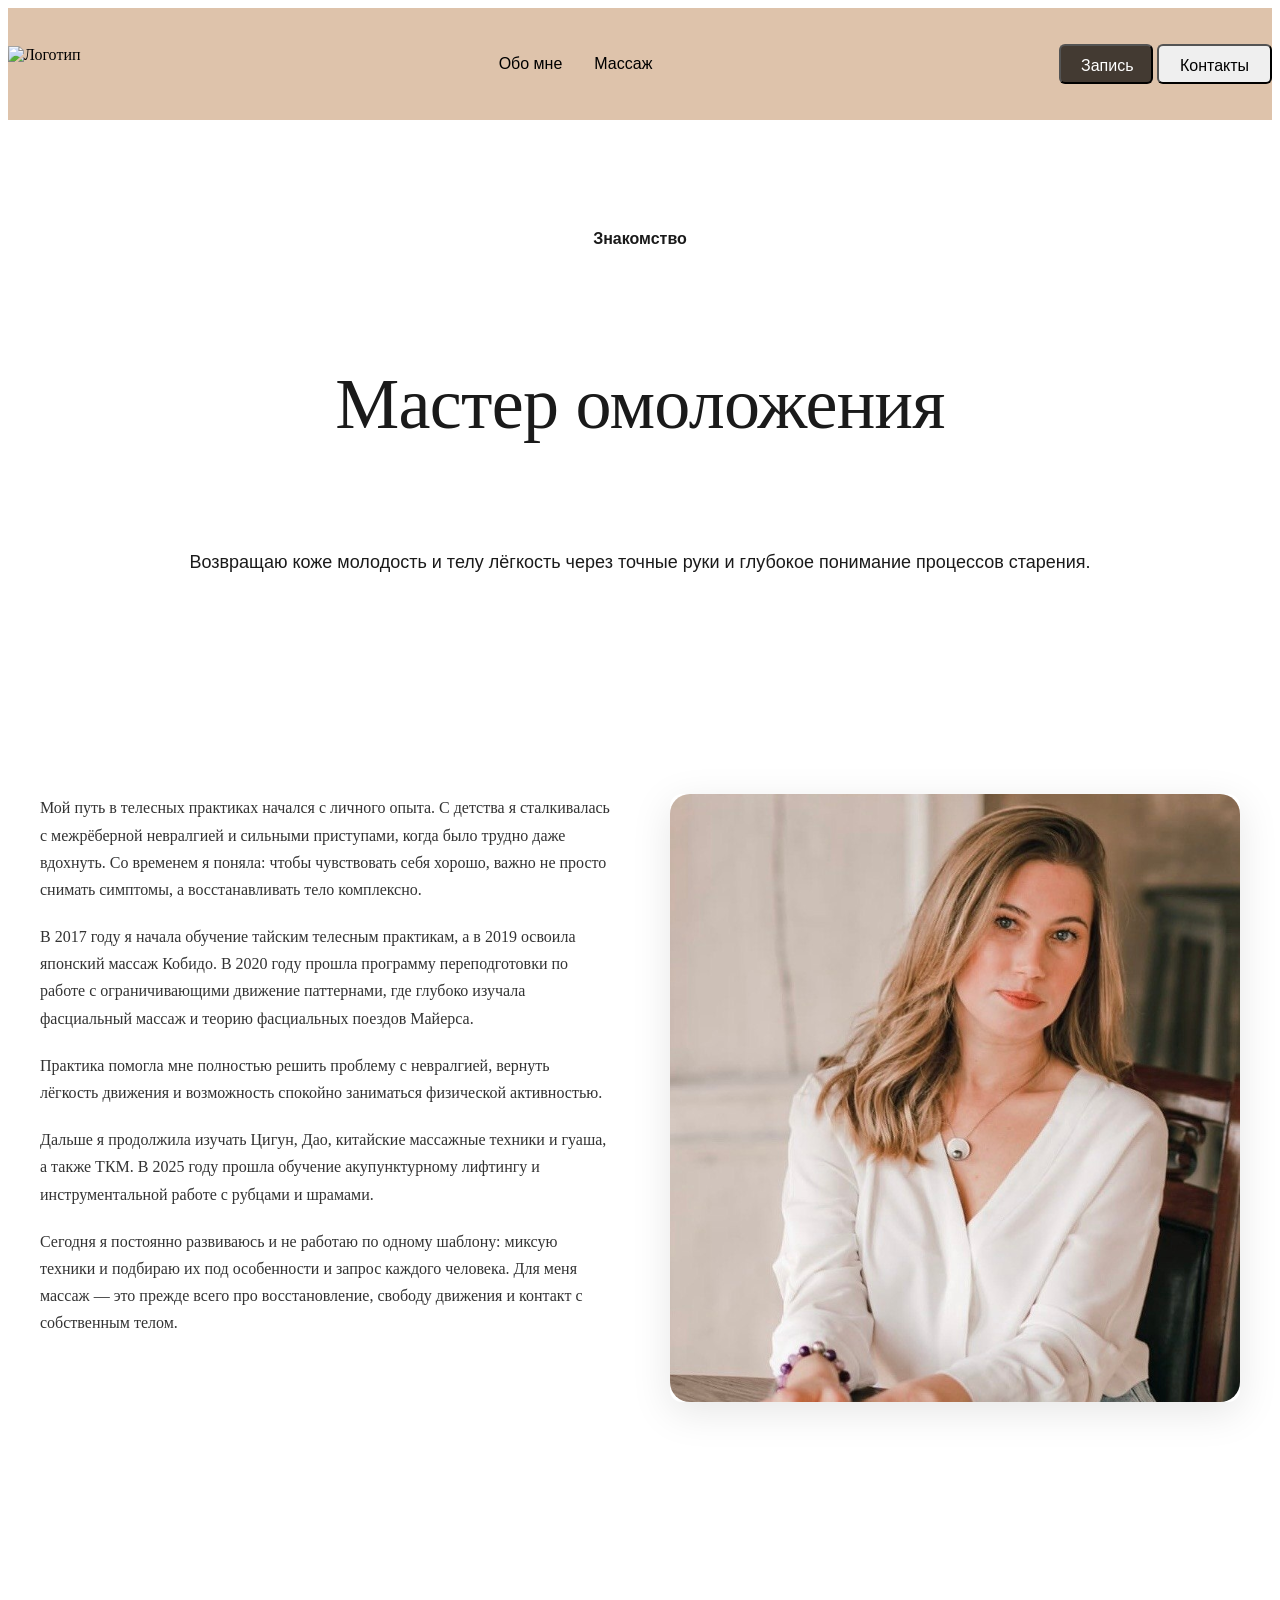
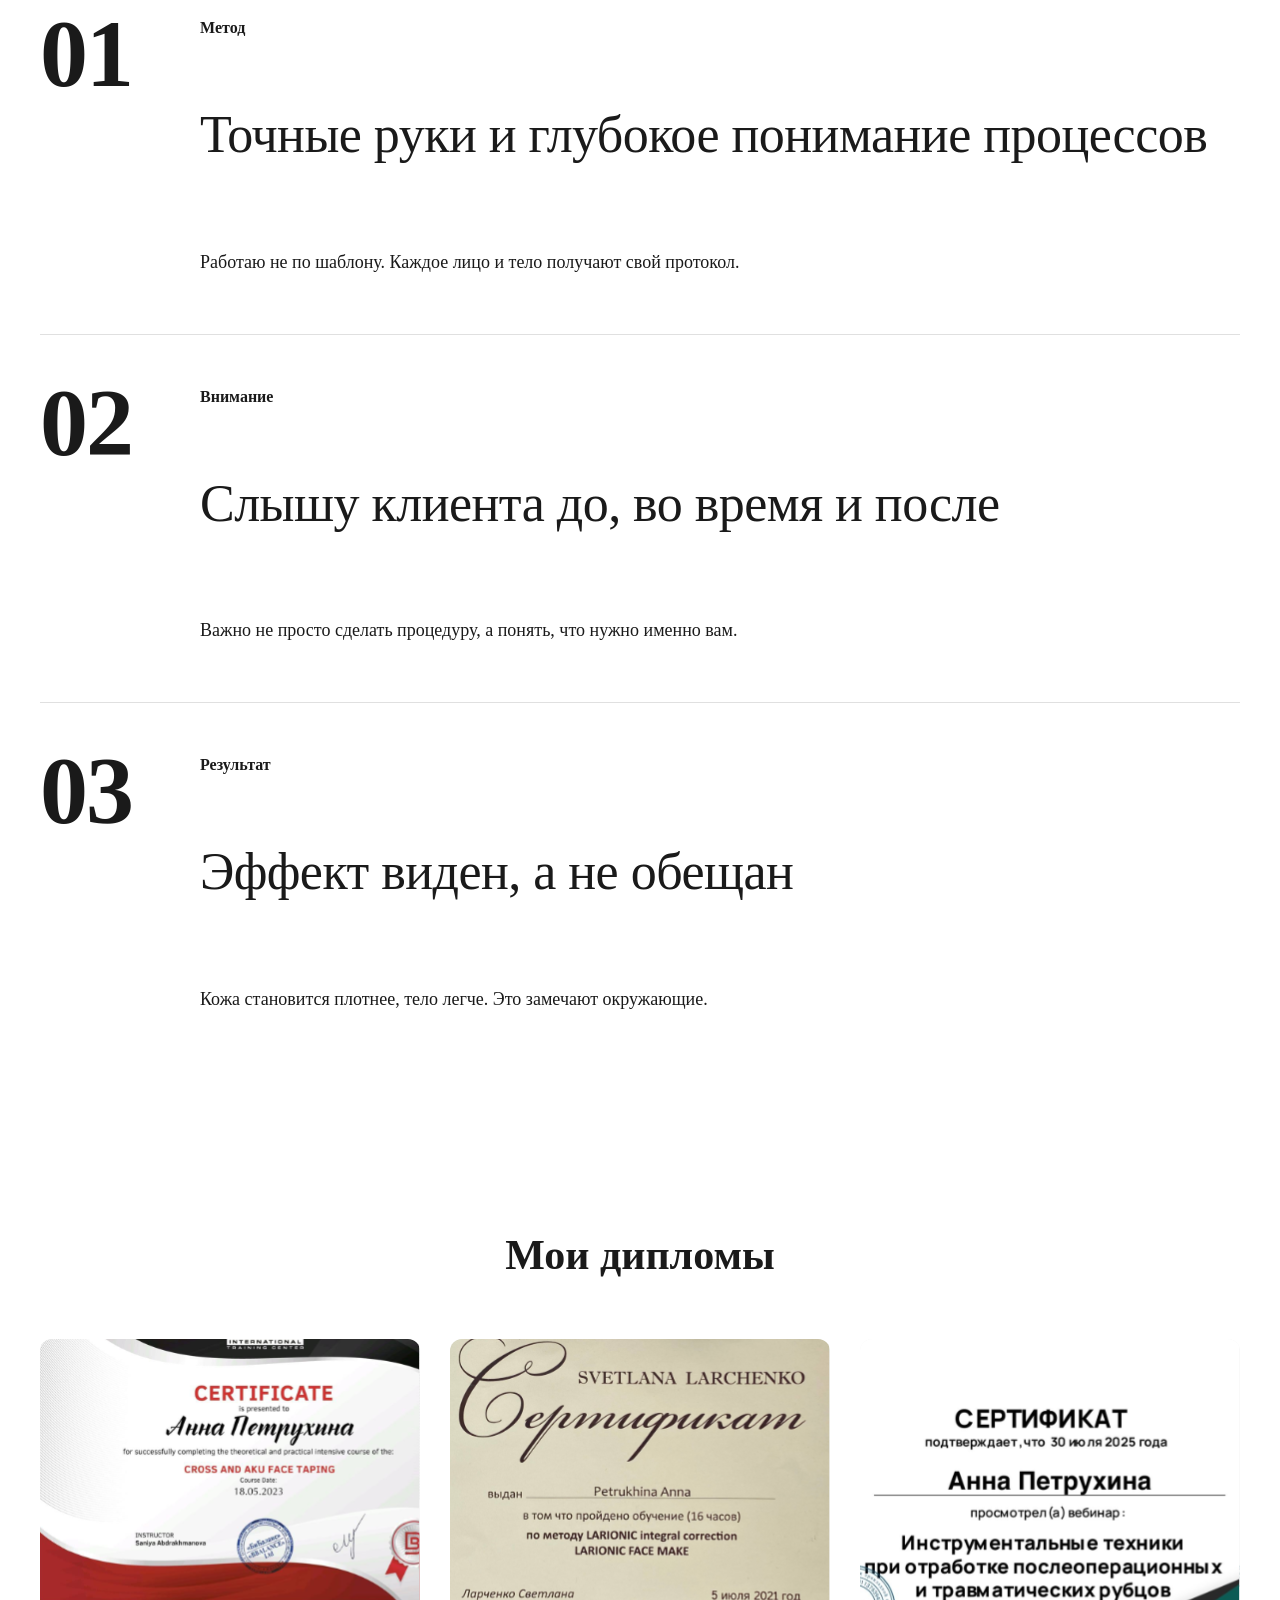
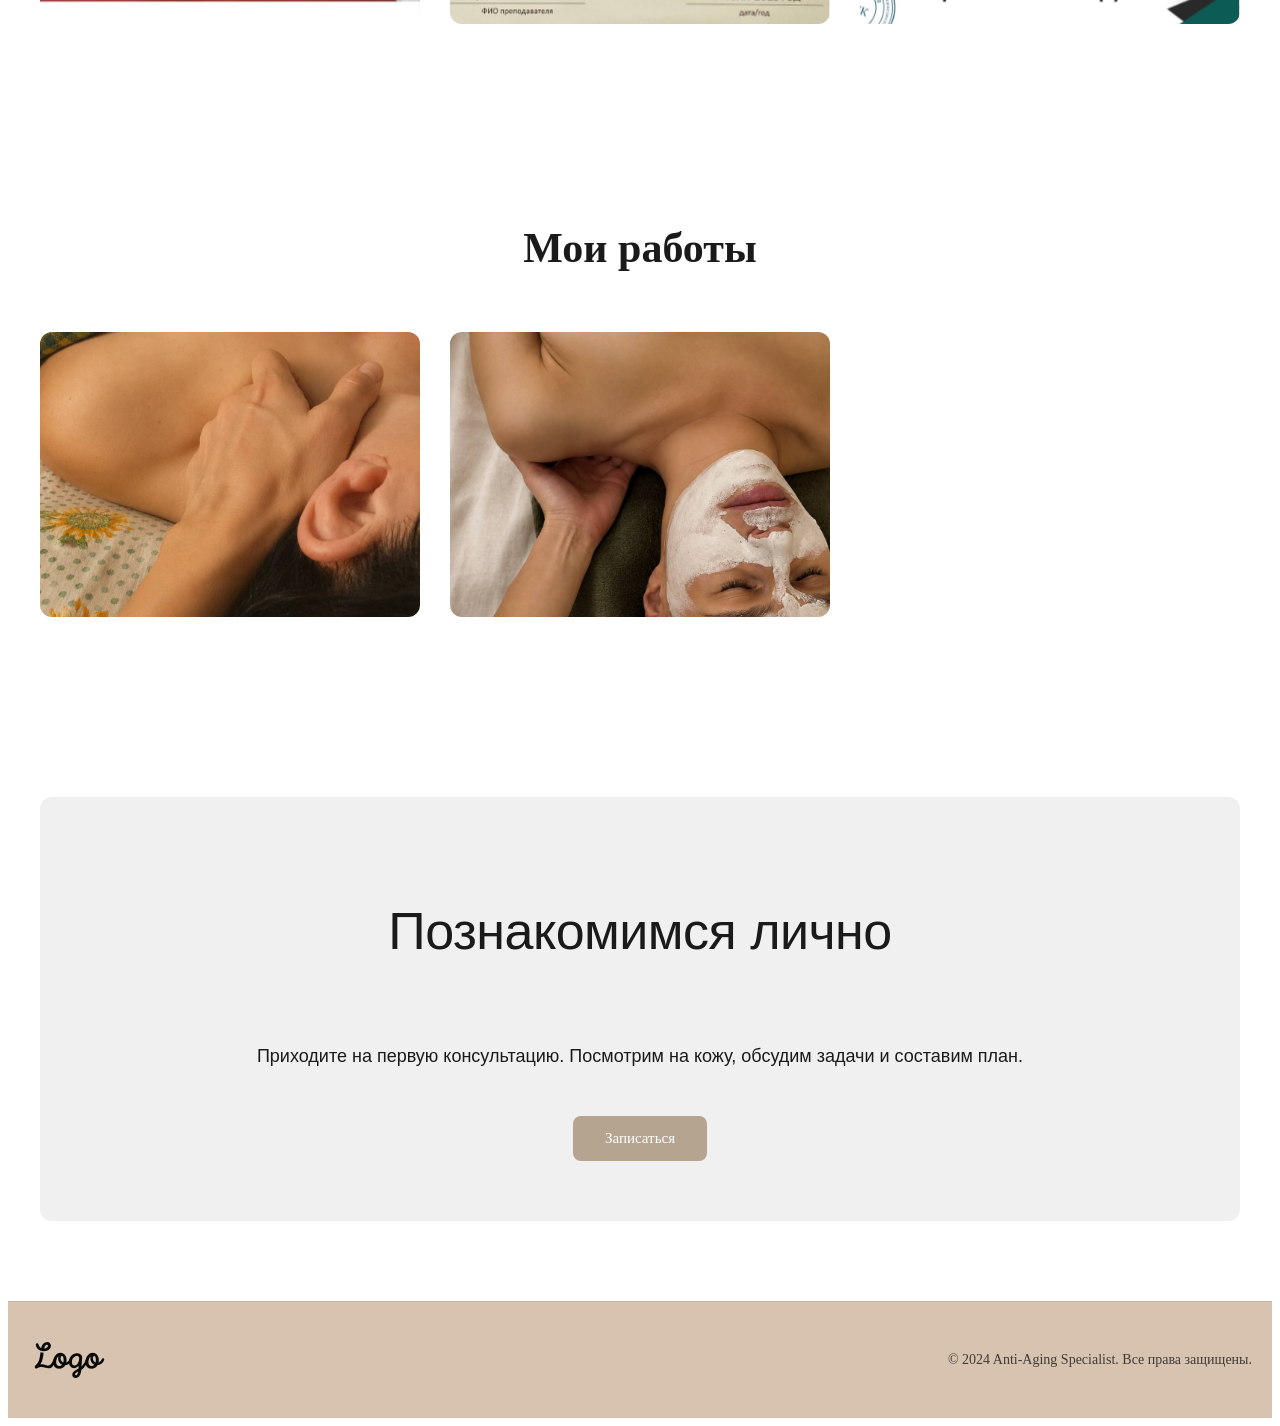
==== about.html @ f004a99c "Add files via upload" ====
<!DOCTYPE html>
<html lang="en">
<head>
    <meta charset="UTF-8">
    <meta name="viewport" content="width=device-width, initial-scale=1.0">
    <title>Обо мне</title>
    <link rel="stylesheet" href="css/header.css">
    <link rel="stylesheet" href="css/about-hero.css">
    <link rel="stylesheet" href="css/fonts.css">
    <link rel="stylesheet" href="css/vars.css">
    <link rel="stylesheet" href="css/about-story.css">
    <link rel="stylesheet" href="css/advantages-about.css">
    <link rel="stylesheet" href="css/diplomas.css">
    <link rel="stylesheet" href="css/cta-about.css">
    <link rel="stylesheet" href="css/footer.css">
</head>
<body>
    <header class="header header__container">
        <img class="logo" src="images/Logo.svg" alt="Логотип">

        <nav class="header__nav">
          <ul class="nav__list">
            <li><a href="#" class="nav__link">Обо мне</a></li>
            <li><a href="#" class="nav__link">Массаж</a></li>
          </ul>
        </nav>

        <div class="header__actions">
          <button class="btn--left btn--text">Запись</button>
          <button class="btn--right btn--accent">Контакты</button>
        </div>
        </div>    
    </header>

    <section class="about-hero">
        <h5 class="about__subtitle">Знакомство</h5>
        <h1 class="about__title">Мастер омоложения</h1>
        <p class="about__desc">Возвращаю коже молодость и телу лёгкость через точные руки и глубокое понимание процессов старения.</p>
    </section>

    <section class="about-story">
    <div class="container">
        <div class="about-story__wrapper">
            <div class="about-story__content">
                <p class="about-story__text">
                    Мой путь в телесных практиках начался с личного опыта. С детства я сталкивалась с межрёберной невралгией и сильными приступами, когда было трудно даже вдохнуть. Со временем я поняла: чтобы чувствовать себя хорошо, важно не просто снимать симптомы, а восстанавливать тело комплексно.
                </p>
                <p class="about-story__text">
                    В 2017 году я начала обучение тайским телесным практикам, а в 2019 освоила японский массаж Кобидо. В 2020 году прошла программу переподготовки по работе с ограничивающими движение паттернами, где глубоко изучала фасциальный массаж и теорию фасциальных поездов Майерса.
                </p>
                <p class="about-story__text">
                    Практика помогла мне полностью решить проблему с невралгией, вернуть лёгкость движения и возможность спокойно заниматься физической активностью.
                </p>
                <p class="about-story__text">
                    Дальше я продолжила изучать Цигун, Дао, китайские массажные техники и гуаша, а также ТКМ. В 2025 году прошла обучение акупунктурному лифтингу и инструментальной работе с рубцами и шрамами.
                </p>
                <p class="about-story__text">
                    Сегодня я постоянно развиваюсь и не работаю по одному шаблону: миксую техники и подбираю их под особенности и запрос каждого человека. Для меня массаж — это прежде всего про восстановление, свободу движения и контакт с собственным телом.
                </p>
            </div>
            <div class="about-story__image">
                <img src="images/me.svg" alt="Специалист по массажу">
            </div>
        </div>
    </div>
</section>

<section class="advantages-about">
    <div class="container">
        <div class="advantages__list">

            <div class="advantages__item">
                <span class="advantages__number">01</span>
                <div class="advantages__content">
                    <span class="advantages__label">Метод</span>
                    <h3 class="advantages__title">Точные руки и глубокое понимание процессов</h3>
                    <p class="advantages__desc">Работаю не по шаблону. Каждое лицо и тело получают свой протокол.</p>
                </div>
            </div>

            <div class="advantages__item">
                <span class="advantages__number">02</span>
                <div class="advantages__content">
                    <span class="advantages__label">Внимание</span>
                    <h3 class="advantages__title">Слышу клиента до, во время и после</h3>
                    <p class="advantages__desc">Важно не просто сделать процедуру, а понять, что нужно именно вам.</p>
                </div>
            </div>

            <div class="advantages__item">
                <span class="advantages__number">03</span>
                <div class="advantages__content">
                    <span class="advantages__label">Результат</span>
                    <h3 class="advantages__title">Эффект виден, а не обещан</h3>
                    <p class="advantages__desc">Кожа становится плотнее, тело легче. Это замечают окружающие.</p>
                </div>
            </div>

        </div>
    </div>
</section>

<section class="diplomas">
    <div class="container">
        <h2 class="diplomas__title">Мои дипломы</h2>
        
        <div class="diplomas__grid">
            <div class="diplomas__item">
                <img src="images/diplomas.svg" alt="Сертификат Cross and Aku Face Taping" class="diplomas__image">
            </div>
            
            <div class="diplomas__item">
                <img src="images/diplomas2.svg" alt="Сертификат Larionic Integral Correction" class="diplomas__image">
            </div>
            
            <div class="diplomas__item">
                <img src="images/diplomas3.svg" alt="Сертификат Инструментальные техники" class="diplomas__image">
            </div>
        </div>
    </div>
</section>

<section class="diplomas">
    <div class="container">
        <h2 class="diplomas__title">Мои работы</h2>
        
        <div class="diplomas__grid">
            <div class="diplomas__item">
                <img src="images/works1.svg" alt="Сертификат Cross and Aku Face Taping" class="diplomas__image">
            </div>
            
            <div class="diplomas__item">
                <img src="images/works2.svg" alt="Сертификат Larionic Integral Correction" class="diplomas__image">
            </div>
        </div>
    </div>
</section>

<section class="cta-about">
    <div class="container">
        <div class="cta__wrapper">
            <h2 class="cta__title">Познакомимся лично</h2>
            <p class="cta__desc">Приходите на первую консультацию. Посмотрим на кожу, обсудим задачи и составим план.</p>
            <a href="#" class="cta__button">Записаться</a>
        </div>
    </div>
</section>

<footer class="footer">
  <div class="container footer__container">
    <img src="images/logo.svg" alt="">
    <p class="footer__copy">© 2024 Anti-Aging Specialist. Все права защищены.</p>
  </div>
</footer>
</body>
</html>
---- css/header.css ----
.header{
    width: 100%;
    height: 72px;
    background-color: #DEC3AB;
}

.header__container {
  display: flex;
  align-items: center;   
  justify-content: space-between; 
  padding: 20px 0;           
}

.logo{
  height: 36px;
  width: 84px;
  white-space: nowrap;
  user-select: none;
}

.header__nav{
    font-family: var(--font-spectral);
    font-weight: var(--fw-regular);
    font-size: 16px;
    line-height: 150%;
    color: #000;
    display: flex;
    justify-content: space-between;
}

.nav__list {
  display: flex;        
  list-style: none;     
  margin: 0;            
  padding: 0;           
  gap: 32px;            
}

.nav__link {
  text-decoration: none;
  color: #000;
  font-family: var(--font-spectral); 
}

.btn--text{
    border-radius: 6px;
    padding: 8px 20px;
    width: 94px;
    height: 40px;
    background: #433A32;
    align-items: center;
    justify-content: center;
}

.btn--left{
    font-family: var(--font-spectral);
    font-weight: var(--fw-medium);
    font-size: 16px;
    line-height: 150%;
    color: #fff;
}

.btn--accent{
    border-radius: 6px;
    padding: 8px 20px;
    width: 115px;
    height: 40px;
}
.btn--right{
    font-family: var(--font-spectral);
    font-weight: var(--fw-medium);
    font-size: 16px;
    line-height: 150%;
    color: #000;
}
---- css/about-hero.css ----
.about-hero {
    position: relative;
    background-color: #ffffff;
    padding: 80px 20px 100px;
    text-align: center;
    display: flex;
    flex-direction: column;
    align-items: center;
    gap: 24px;
}

.about__subtitle {
    font-family: var(--font-spectral);
    font-weight: var(--fw-semibold);
    font-size: 16px;
    line-height: 150%;
    text-align: center;
    color: #1a1a1a;    
}

.about__title {
    font-family: var(--font-aveo);
    font-weight: var(--fw-medium);
    font-size: 72px;
    line-height: 120%;
    letter-spacing: -0.01em;
    text-align: center;
    color: #1a1a1a;
}

.about__desc {
    font-family: var(--font-spectral);
    font-weight: var(--fw-regular);
    font-size: 18px;
    line-height: 150%;
    text-align: center;
    color: #1a1a1a;    
}
---- css/fonts.css ----
@font-face {
    font-family: "Spectral", sans-serif; 
    src: url("../fonts/Spectral-Bold.woff2") format("woff2");
    font-weight: 700;
    font-style: normal;
    font-display: swap;
}

@font-face {
    font-family: "Spectral", sans-serif; 
    src: url("../fonts/Spectral-SemiBold.woff2") format("woff2");
    font-weight: 600;
    font-style: normal;
    font-display: swap;
}

@font-face {
    font-family: "Spectral", sans-serif; 
    src: url("../fonts/Spectral-Medium.woff2") format(".woff2");
    font-weight: 500;
    font-style: normal;
    font-display: swap;
}

@font-face {
    font-family: "Spectral", sans-serif; 
    src: url("../fonts/Spectral-Regular.woff2") format("woff2");
    font-weight: 400;
    font-style: normal;
    font-display: swap;
}

@font-face {
    font-family: "Aleo", sans-serif; 
    src: url("../fonts/Aleo-Medium.woff2") format("woff2");
    font-weight: 500;
    font-style: normal;
    font-display: swap;
}

@font-face {
    font-family: "Roboto", sans-serif; 
    src: url("../fonts/Roboto_SemiCondensed-Bold.woff2") format("woff2");
    font-weight: 700;
    font-style: normal;
    font-display: swap;
}
---- css/vars.css ----
:root {
  /* Переменные для семейств шрифтов с безопасными системными фолбеками */
  --font-spectral: "Spectral", "Georgia", sans-serif;
  --font-aleo: "Aleo", "Georgia", sans-serif;
  --font-roboto: "Roboto", system-ui, -apple-system, sans-serif;

  --fw-regular: 400;
  --fw-medium: 500;
  --fw-semibold: 600;
  --fw-bold: 700;
}

.container{
  max-width: 1280px;
}
---- css/about-story.css ----
/* Контейнер — ограничивает ширину и центрирует */
.container {
    max-width: 1200px;
    margin: 0 auto;
    padding: 0 20px;
}

/* Основная секция */
.about-story {
    padding: 100px 0;
    background-color: #ffffff;
}

.about-story__wrapper {
    display: grid;
    grid-template-columns: 1fr 1fr;
    gap: 60px;
    align-items: start;
}

/* Контент слева */
.about-story__content {
    display: flex;
    flex-direction: column;
    gap: 20px;
}

.about-story__text {
    font-size: 16px;
    line-height: 1.7;
    color: #333333;
    margin: 0;
    font-weight: 400;
}

/* Фото справа */
.about-story__image {
    position: sticky;
    top: 100px;
}

.about-story__image img {
    width: 100%;
    height: auto;
    border-radius: 12px;
    object-fit: cover;
    box-shadow: 0 10px 40px rgba(0, 0, 0, 0.1);
}

/* Адаптивность для планшетов */
@media (max-width: 992px) {
    .about-story__wrapper {
        grid-template-columns: 1fr;
        gap: 40px;
    }
    
    .about-story__image {
        position: static;
        max-width: 600px;
        margin: 0 auto;
    }
}

/* Адаптивность для мобильных */
@media (max-width: 576px) {
    .about-story {
        padding: 60px 0;
    }
    
    .about-story__text {
        font-size: 15px;
        line-height: 1.6;
    }
    
    .about-story__image img {
        border-radius: 8px;
    }
}
---- css/advantages-about.css ----
/* Секция */
.advantages-about {
    padding: 100px 0;
    background-color: #ffffff;
}

.advantages__list {
    display: flex;
    flex-direction: column;
}

/* Каждый пункт */
.advantages__item {
    display: grid;
    grid-template-columns: 120px 1fr;
    gap: 40px;
    align-items: start;
    padding: 40px 0;
    border-bottom: 1px solid #e0e0e0;
}

.advantages__item:first-child {
    padding-top: 0;
}

.advantages__item:last-child {
    border-bottom: none;
    padding-bottom: 0;
}

/* Большой номер */
.advantages__number {
    font-size: 96px;
    font-weight: 700;
    color: #1a1a1a;
    line-height: 1;
    letter-spacing: -2px;
}

/* Контент справа */
.advantages__content {
    display: flex;
    flex-direction: column;
    gap: 12px;
    padding-top: 10px;
}

/* Маленький надзаголовок */
.advantages__label {
    font-family: var(--font-family);
    font-weight: var(--fw-semibold);
    font-size: 16px;
    line-height: 150%;
    color: #1a1a1a;    
}

/* Заголовок пункта */
.advantages__title {
    font-family: var(--font-aveo);
    font-weight: var(--fw-medium);
    font-size: 52px;
    line-height: 120%;
    letter-spacing: -0.01em;
    color: #1a1a1a;    
}

/* Описание */
.advantages__desc {
    font-family: var(--font-family);
    font-weight: var(--fw-regular);
    font-size: 18px;
    line-height: 150%;
    color: #1a1a1a;    
}

/* Адаптивность для планшетов */
@media (max-width: 768px) {
    .advantages {
        padding: 60px 0;
    }

    .advantages__item {
        grid-template-columns: 80px 1fr;
        gap: 24px;
        padding: 30px 0;
    }

    .advantages__number {
        font-size: 64px;
    }

    .advantages__title {
        font-size: 22px;
    }
}

/* Адаптивность для мобильных */
@media (max-width: 480px) {
    .advantages__item {
        grid-template-columns: 1fr;
        gap: 10px;
        padding: 24px 0;
    }

    .advantages__number {
        font-size: 56px;
    }

    .advantages__title {
        font-size: 20px;
    }

    .advantages__content {
        padding-top: 0;
    }
}
---- css/diplomas.css ----
/* Секция */
.diplomas {
    padding: 100px 0;
    background-color: #ffffff;
}

/* Заголовок */
.diplomas__title {
    text-align: center;
    font-size: 42px;
    font-weight: 600;
    color: #1a1a1a;
    margin: 0 0 60px 0;
}

/* Сетка дипломов */
.diplomas__grid {
    display: grid;
    grid-template-columns: repeat(3, 1fr);
    gap: 30px;
}

/* Карточка диплома */
.diplomas__item {
    background-color: #f5f5f5;
    border-radius: 12px;
    overflow: hidden;
    transition: transform 0.3s ease, box-shadow 0.3s ease;
}

.diplomas__item:hover {
    transform: translateY(-5px);
    box-shadow: 0 15px 40px rgba(0, 0, 0, 0.15);
}

/* Изображение диплома */
.diplomas__image {
    width: 100%;
    height: 100%;
    object-fit: cover;
    display: block;
    aspect-ratio: 4/3;
}

/* Адаптивность для планшетов */
@media (max-width: 992px) {
    .diplomas {
        padding: 80px 0;
    }
    
    .diplomas__title {
        font-size: 36px;
        margin-bottom: 50px;
    }
    
    .diplomas__grid {
        grid-template-columns: repeat(2, 1fr);
        gap: 24px;
    }
}

/* Адаптивность для мобильных */
@media (max-width: 576px) {
    .diplomas {
        padding: 60px 0;
    }
    
    .diplomas__title {
        font-size: 28px;
        margin-bottom: 40px;
    }
    
    .diplomas__grid {
        grid-template-columns: 1fr;
        gap: 20px;
    }
    
    .diplomas__item:hover {
        transform: none;
    }
}
---- css/cta-about.css ----
/* Секция */
.cta-about {
    padding: 80px 0;
    background-color: #ffffff;
}

/* Обёртка с серым фоном */
.cta__wrapper {
    background-color: #f0f0f0;
    border-radius: 12px;
    padding: 60px 40px;
    text-align: center;
    display: flex;
    flex-direction: column;
    align-items: center;
    gap: 20px;
}

/* Заголовок */
.cta__title {
    font-family: var(--font-aleo);
    font-weight: var(--fw-medium);
    font-size: 52px;
    line-height: 120%;
    letter-spacing: -0.01em;
    text-align: center;
    color: #1a1a1a;    
}

/* Описание */
.cta__desc {
    font-family: var(--font-spectral);
    font-weight: var(--fw-regular);
    font-size: 18px;
    line-height: 150%;
    text-align: center;
    color: #1a1a1a;    
}

/* Кнопка */
.cta__button {
    display: inline-block;
    padding: 14px 32px;
    background-color: #b5a48f;
    color: #ffffff;
    font-size: 15px;
    font-weight: 500;
    text-decoration: none;
    border-radius: 8px;
    border: none;
    cursor: pointer;
    transition: background-color 0.3s ease, transform 0.2s ease;
    margin-top: 8px;
}

.cta__button:hover {
    background-color: #a08e7a;
    transform: translateY(-2px);
}

.cta__button:active {
    transform: translateY(0);
}

/* Адаптивность для планшетов */
@media (max-width: 768px) {
    .cta {
        padding: 60px 0;
    }

    .cta__wrapper {
        padding: 50px 30px;
    }

    .cta__title {
        font-size: 32px;
    }

    .cta__desc {
        font-size: 15px;
    }
}

/* Адаптивность для мобильных */
@media (max-width: 480px) {
    .cta__wrapper {
        padding: 40px 20px;
        gap: 16px;
    }

    .cta__title {
        font-size: 26px;
    }

    .cta__desc {
        font-size: 14px;
    }

    .cta__button {
        width: 100%;
        max-width: 260px;
    }
}
---- css/footer.css ----
.footer {
  background-color: #d8c2b0;
  padding: 40px 0;
  border-top: 1px solid rgba(0, 0, 0, 0.08);
}

.footer .container {
  max-width: 1280px;
  margin: 0 auto;
  padding: 0 20px;
}

.footer__container {
  display: flex;
  justify-content: space-between;
  align-items: center;
  gap: 20px;
}

.footer__copy {
  font-size: 14px;
  color: #1a1a1a;
  margin: 0;
  opacity: 0.8;
}

@media (max-width: 650px) {
  .footer {
    padding: 32px 0;
  }

  .footer__container {
    flex-direction: column;
    text-align: center;
    gap: 16px;
  }
}
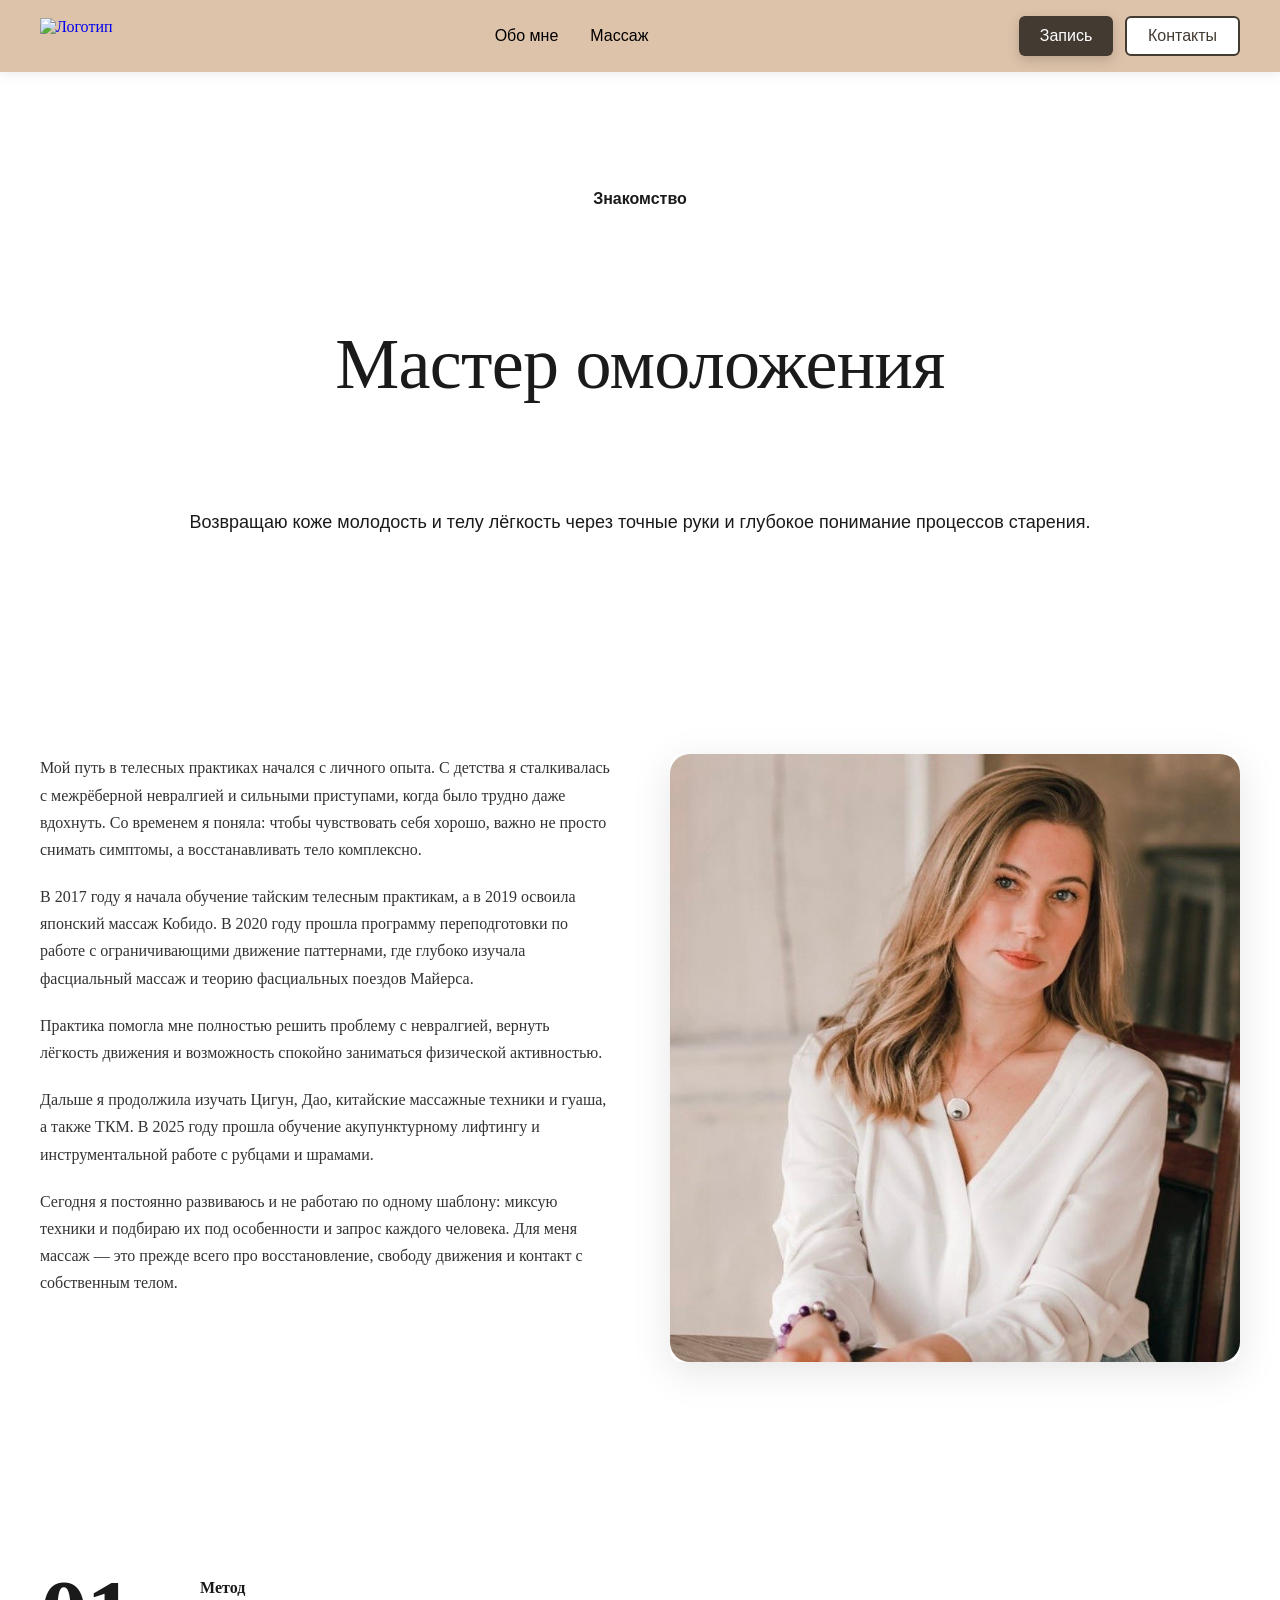
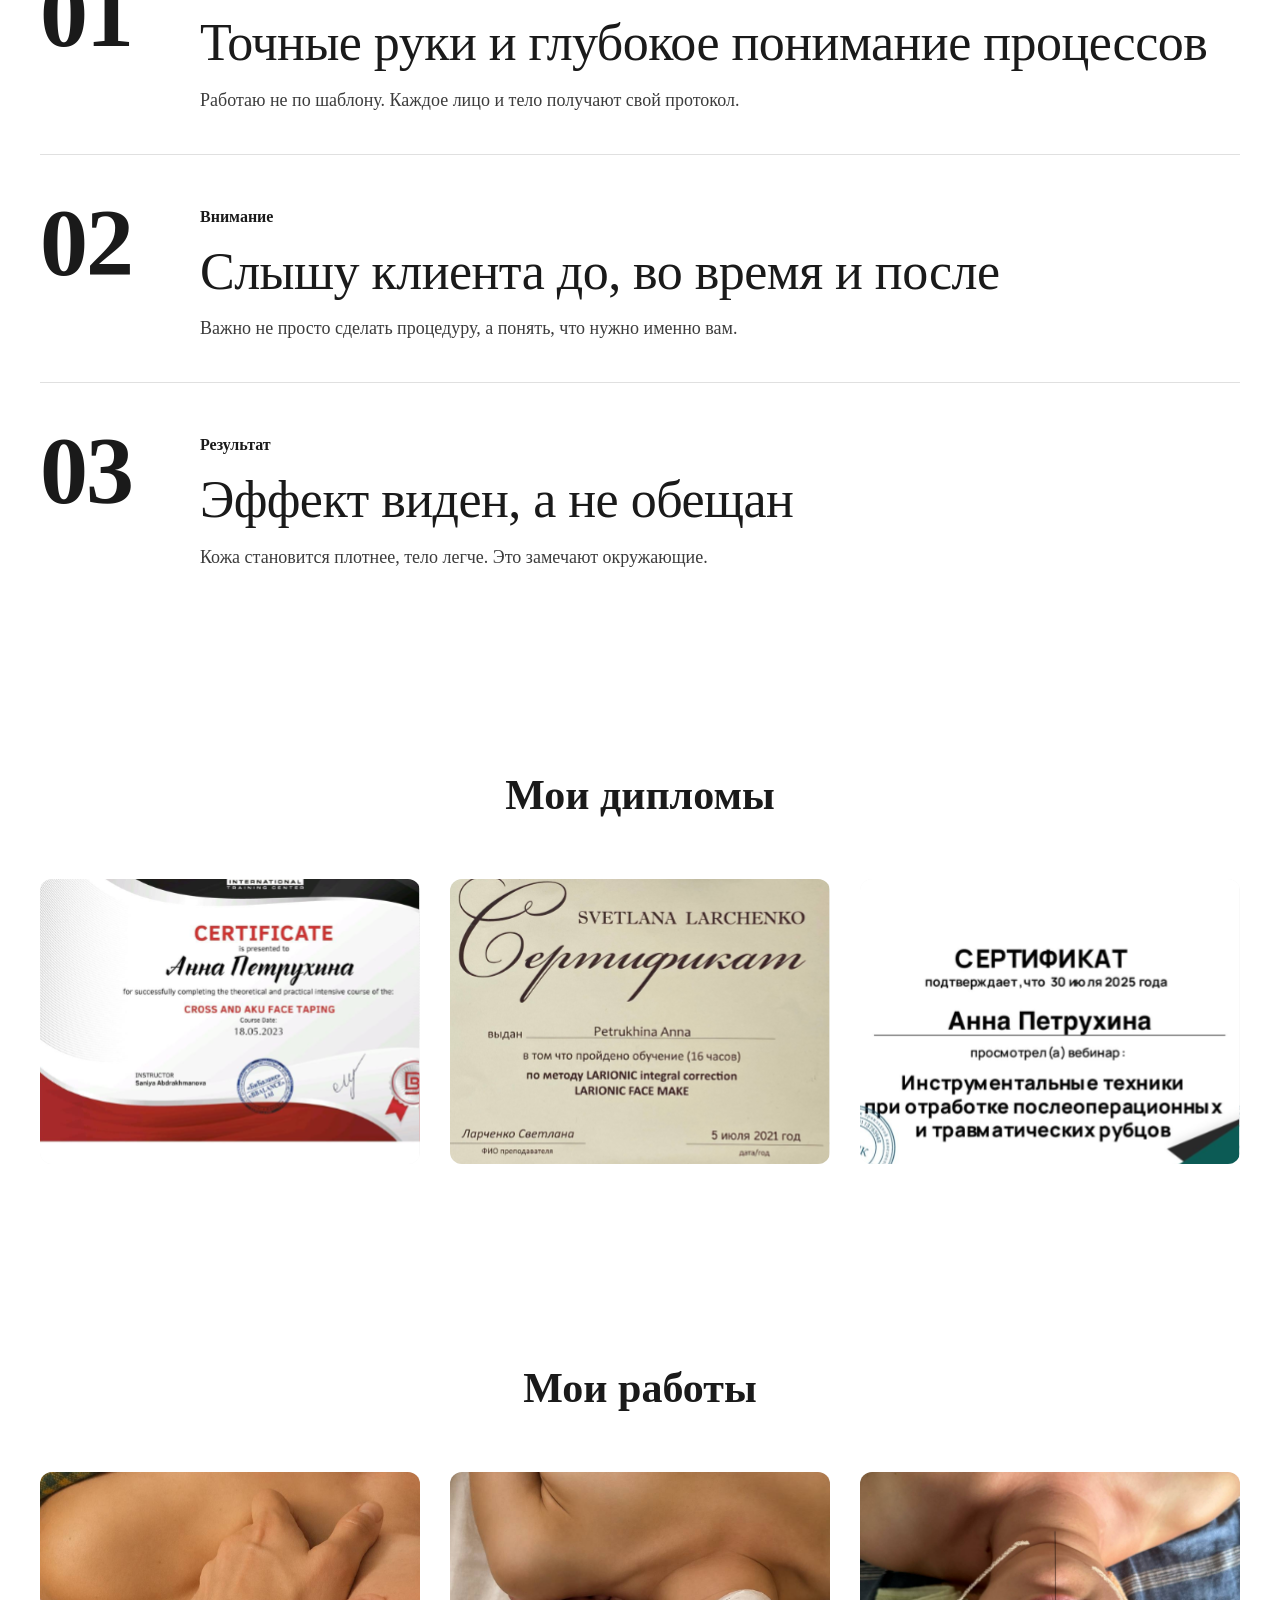
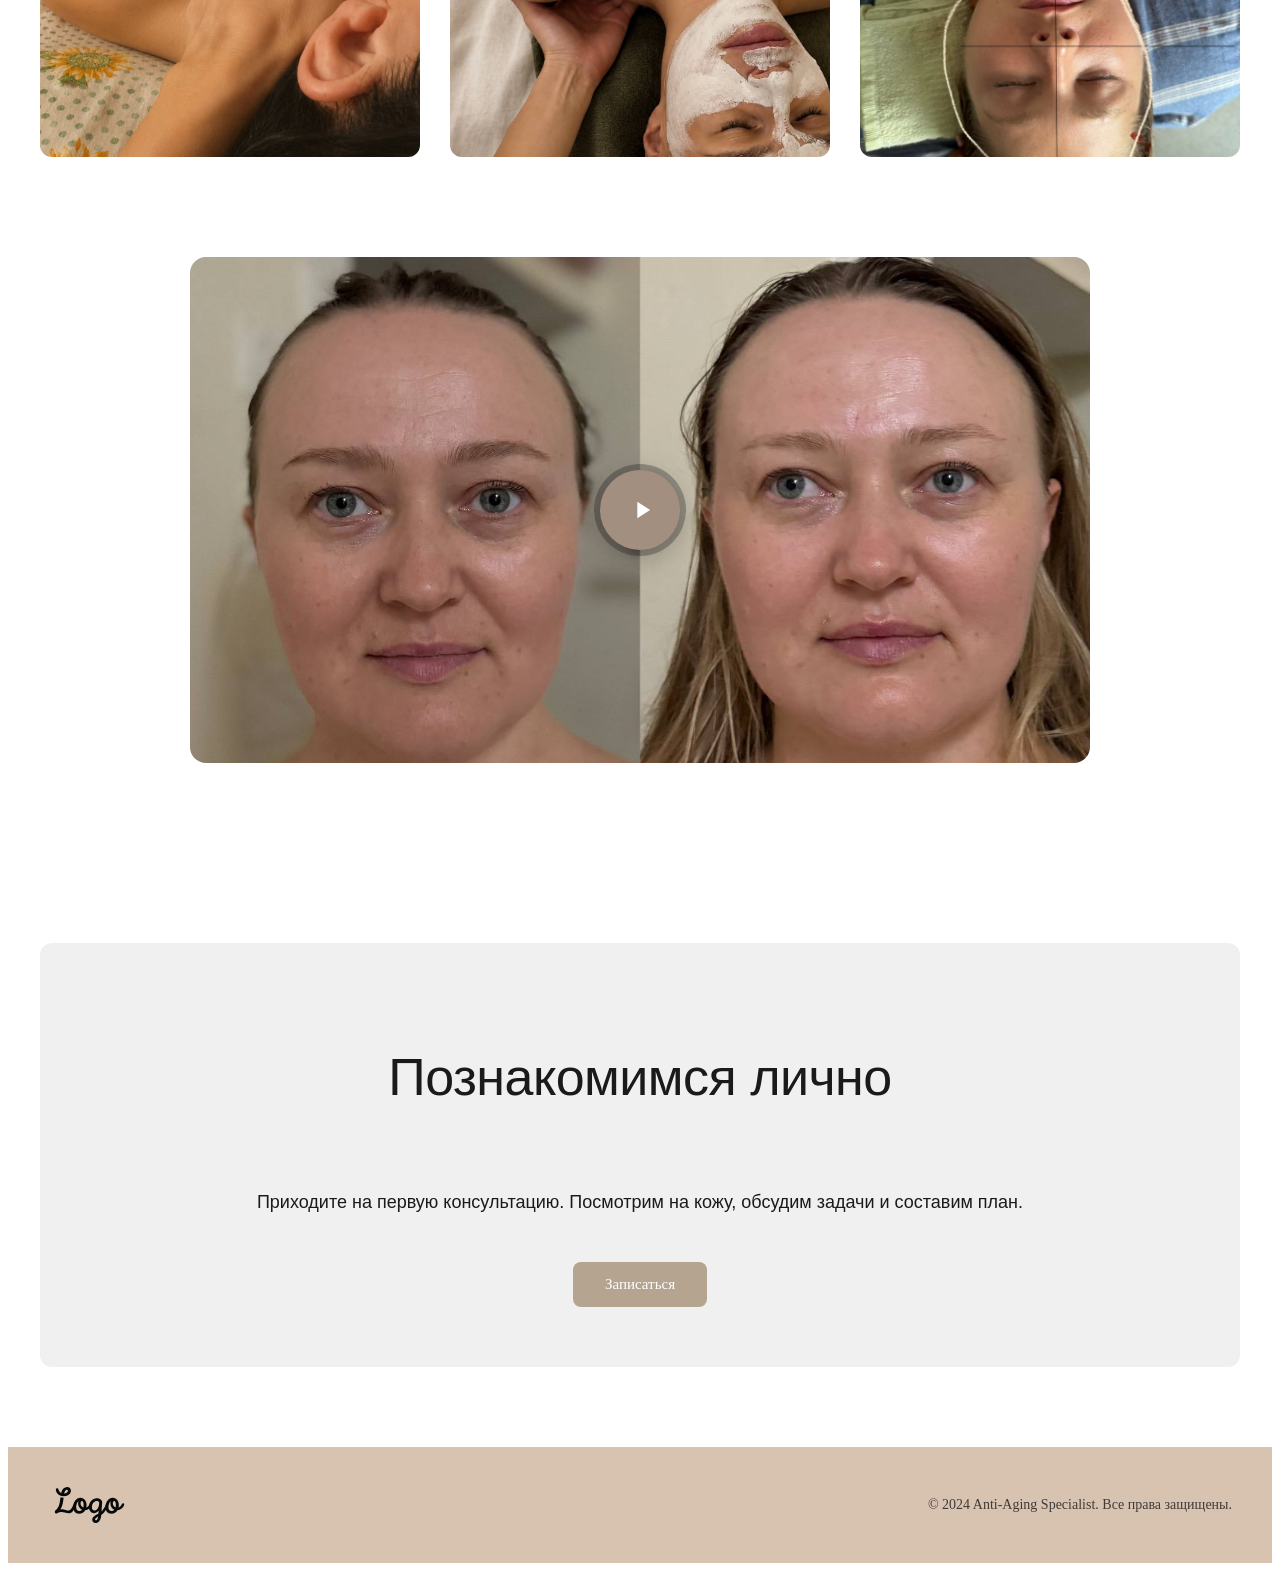
==== commit 550560ff: "Add files via upload" ====
--- a/about.html
+++ b/about.html
@@ -4,19 +4,13 @@
     <meta charset="UTF-8">
     <meta name="viewport" content="width=device-width, initial-scale=1.0">
     <title>Обо мне</title>
-    <link rel="stylesheet" href="css/header.css">
-    <link rel="stylesheet" href="css/about-hero.css">
-    <link rel="stylesheet" href="css/fonts.css">
-    <link rel="stylesheet" href="css/vars.css">
-    <link rel="stylesheet" href="css/about-story.css">
-    <link rel="stylesheet" href="css/advantages-about.css">
-    <link rel="stylesheet" href="css/diplomas.css">
-    <link rel="stylesheet" href="css/cta-about.css">
-    <link rel="stylesheet" href="css/footer.css">
+    <link rel="stylesheet" href="css/style.css">
 </head>
 <body>
     <header class="header header__container">
-        <img class="logo" src="images/Logo.svg" alt="Логотип">
+        <a href="index.html" class="logo-link">
+          <img class="logo" src="images/Logo.svg" alt="Логотип">
+        </a>
 
         <nav class="header__nav">
           <ul class="nav__list">
@@ -132,6 +126,43 @@
             <div class="diplomas__item">
                 <img src="images/works2.svg" alt="Сертификат Larionic Integral Correction" class="diplomas__image">
             </div>
+
+            <div class="diplomas__item">
+                <img src="images/works3.jpg" alt="Сертификат Larionic Integral Correction" class="diplomas__image">
+            </div>
+        </div>
+
+        <div class="works__video-wrapper">
+            <!-- Превью видео -->
+            <div class="video-preview">
+                <img 
+                    src="images/video-preview.jpg" 
+                    alt="Превью видео" 
+                    class="video-preview__image"
+                >
+                <!-- Кнопка Play -->
+                <button class="video-play-btn" id="playBtn" aria-label="Воспроизвести видео">
+                    <svg class="video-play-btn__icon" viewBox="0 0 24 24" fill="none" xmlns="http://www.w3.org/2000/svg">
+                        <path d="M8 5V19L19 12L8 5Z" fill="white"/>
+                    </svg>
+                </button>
+            </div>
+        </div>
+    </div>
+
+    <!-- Модальное окно с видео -->
+    <div class="video-modal" id="videoModal">
+        <div class="video-modal__overlay" id="modalOverlay"></div>
+        <div class="video-modal__content">
+            <button class="video-modal__close" id="modalClose" aria-label="Закрыть">
+                <svg viewBox="0 0 24 24" fill="none" xmlns="http://www.w3.org/2000/svg">
+                    <path d="M6 6L18 18M6 18L18 6" stroke="white" stroke-width="2" stroke-linecap="round"/>
+                </svg>
+            </button>
+            <video id="modalVideo" controls>
+                <source src="images/works-video.mp4">
+                Ваш браузер не поддерживает видео.
+            </video>
         </div>
     </div>
 </section>
@@ -152,5 +183,7 @@
     <p class="footer__copy">© 2024 Anti-Aging Specialist. Все права защищены.</p>
   </div>
 </footer>
+
+<script src="js/about.js"></script>
 </body>
 </html>
--- a/css/style.css
+++ b/css/style.css
@@ -0,0 +1,23 @@
+/* 1. Переменные и шрифты */
+@import url('vars.css');
+@import url('fonts.css');
+
+/* 2. Базовые компоненты */
+@import url('header.css');
+@import url('footer.css');
+
+/* 3. Главная страница */
+@import url('hero.css');
+@import url('services.css');
+@import url('advantages.css');
+@import url('popular.css');
+@import url('reviews.css');
+@import url('faq.css');
+@import url('cta.css');
+
+/* 4. Страница "Обо мне" */
+@import url('about-hero.css');
+@import url('about-story.css');
+@import url('advantages-about.css');
+@import url('diplomas.css');
+@import url('cta-about.css');
